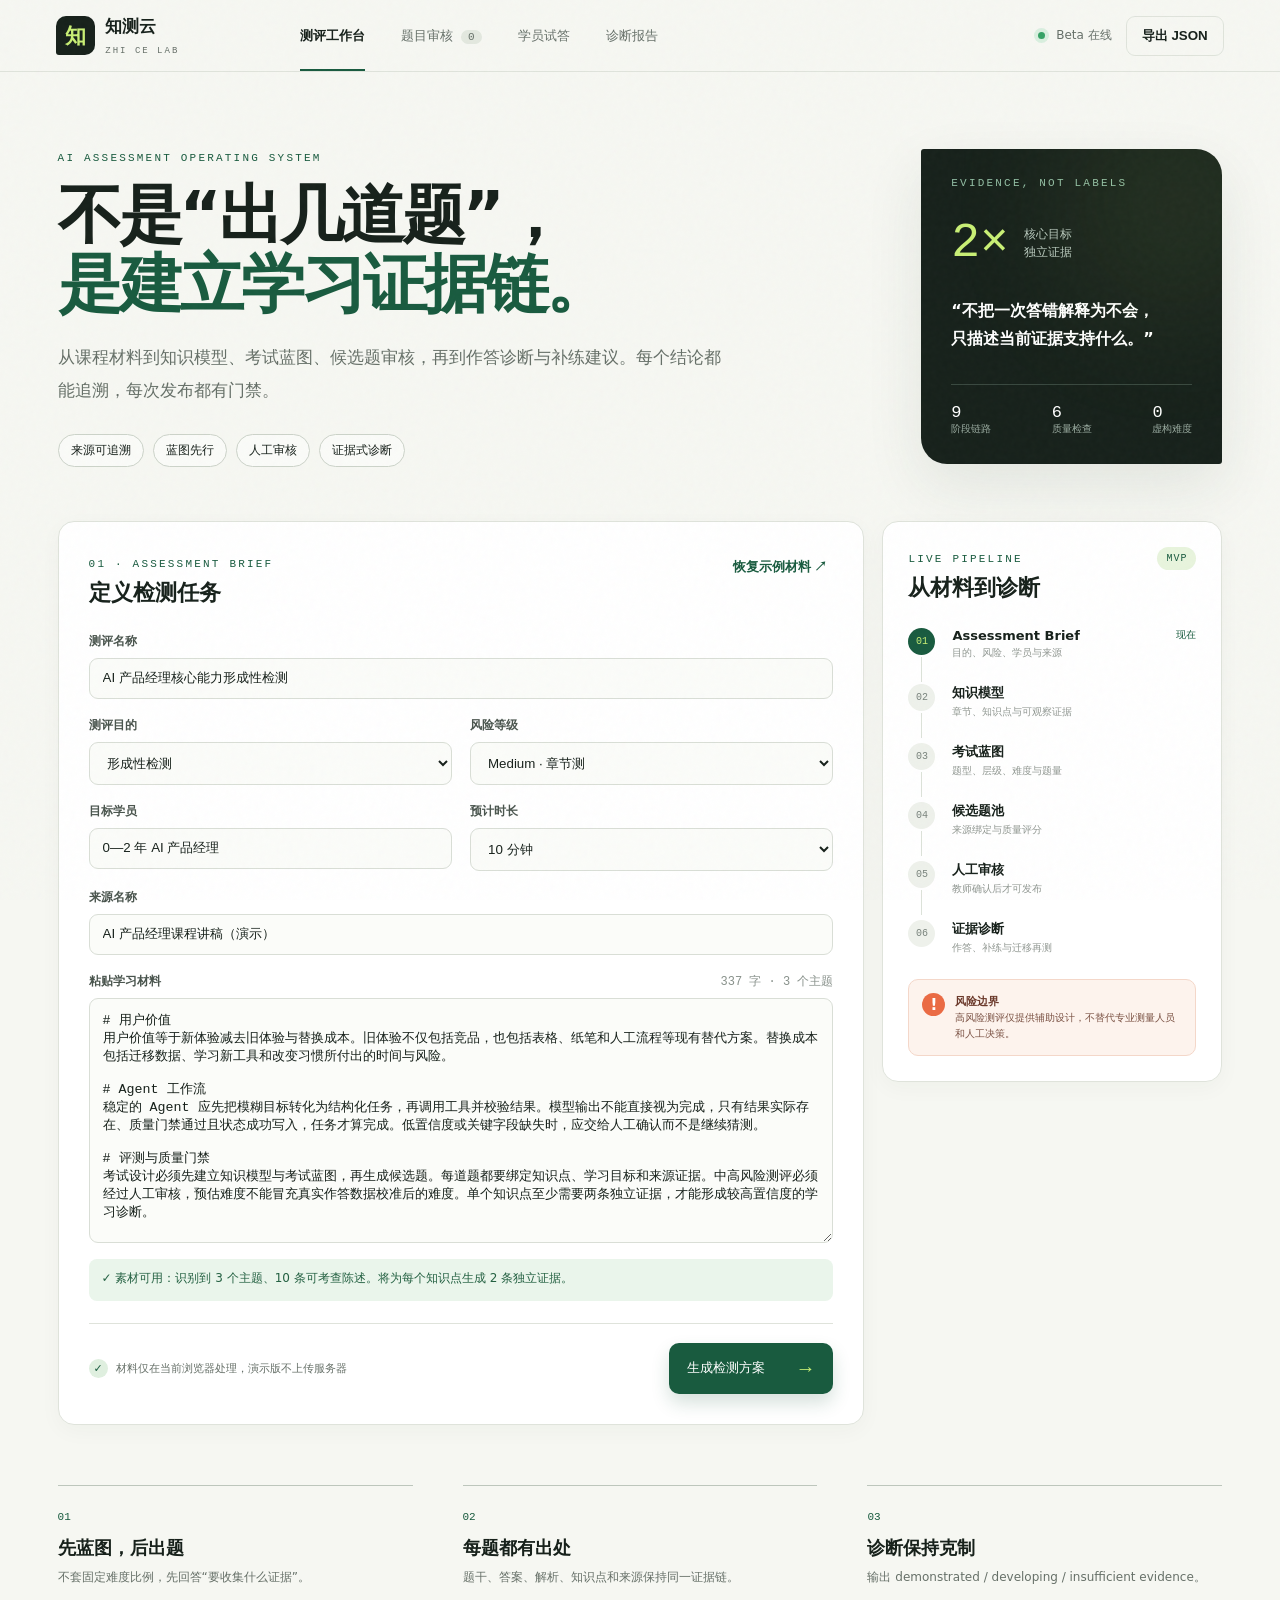
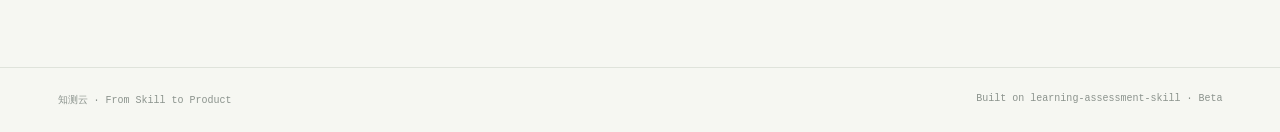
==== docs/index.html @ dd1900d5 "feat: launch ZhiCe learning assessment web MVP" ====
<!doctype html>
<html lang="zh-CN">
<head>
  <meta charset="utf-8">
  <meta name="viewport" content="width=device-width,initial-scale=1">
  <meta name="description" content="知测云：把学习材料转化为可追溯、可审核、可诊断的知识效果检测。">
  <meta name="theme-color" content="#f6f7f2">
  <title>知测云｜AI 知识效果检测</title>
  <link rel="stylesheet" href="styles.css">
</head>
<body>
  <div class="noise" aria-hidden="true"></div>
  <header class="topbar">
    <a class="brand" href="#" aria-label="知测云首页">
      <span class="brand-mark">知</span>
      <span><strong>知测云</strong><small>ZHI CE LAB</small></span>
    </a>
    <nav class="topnav" aria-label="主导航">
      <button class="nav-link active" data-view="studio">测评工作台</button>
      <button class="nav-link" data-view="review">题目审核 <span id="reviewCount" class="count">0</span></button>
      <button class="nav-link" data-view="exam">学员试答</button>
      <button class="nav-link" data-view="report">诊断报告</button>
    </nav>
    <div class="top-actions">
      <span class="online-dot"><i></i> Beta 在线</span>
      <button class="ghost-button" id="exportButton">导出 JSON</button>
    </div>
  </header>

  <main>
    <section class="view active" id="studioView" data-view-panel="studio">
      <div class="hero-grid page-shell">
        <div class="hero-copy">
          <span class="eyebrow">AI ASSESSMENT OPERATING SYSTEM</span>
          <h1>不是“出几道题”，<br><em>是建立学习证据链。</em></h1>
          <p>从课程材料到知识模型、考试蓝图、候选题审核，再到作答诊断与补练建议。每个结论都能追溯，每次发布都有门禁。</p>
          <div class="hero-pills">
            <span>来源可追溯</span><span>蓝图先行</span><span>人工审核</span><span>证据式诊断</span>
          </div>
        </div>
        <aside class="evidence-card" aria-label="产品能力概览">
          <div class="card-kicker">EVIDENCE, NOT LABELS</div>
          <div class="evidence-ring"><strong>2×</strong><span>核心目标<br>独立证据</span></div>
          <blockquote>“不把一次答错解释为不会，<br>只描述当前证据支持什么。”</blockquote>
          <div class="mini-metrics"><span><b>9</b>阶段链路</span><span><b>6</b>质量检查</span><span><b>0</b>虚构难度</span></div>
        </aside>
      </div>

      <div class="page-shell workspace-grid">
        <section class="panel source-panel">
          <div class="panel-heading">
            <div><span class="step-label">01 · ASSESSMENT BRIEF</span><h2>定义检测任务</h2></div>
            <button class="text-button" id="loadSampleButton">恢复示例材料 ↗</button>
          </div>
          <div class="form-grid">
            <label class="field wide"><span>测评名称</span><input id="titleInput" value="AI 产品经理核心能力形成性检测" maxlength="60"></label>
            <label class="field"><span>测评目的</span><select id="purposeInput"><option value="formative">形成性检测</option><option value="diagnostic">诊断性检测</option><option value="practice">自主练习</option><option value="summative">总结性检测</option></select></label>
            <label class="field"><span>风险等级</span><select id="stakesInput"><option value="low">Low · 自测练习</option><option value="medium" selected>Medium · 章节测</option><option value="high">High · 高风险</option></select></label>
            <label class="field"><span>目标学员</span><input id="audienceInput" value="0—2 年 AI 产品经理" maxlength="50"></label>
            <label class="field"><span>预计时长</span><select id="durationInput"><option value="8">8 分钟</option><option value="10" selected>10 分钟</option><option value="15">15 分钟</option></select></label>
            <label class="field wide"><span>来源名称</span><input id="sourceNameInput" value="AI 产品经理课程讲稿（演示）" maxlength="80"></label>
            <label class="field wide"><span>粘贴学习材料 <i id="sourceMeta">0 字</i></span><textarea id="sourceInput" rows="12" placeholder="建议使用 # 标题划分主题，并提供可核验的完整陈述。"></textarea></label>
          </div>
          <div id="sourceCheck" class="source-check" role="status"></div>
          <div class="panel-footer">
            <span><i class="shield-icon">✓</i> 材料仅在当前浏览器处理，演示版不上传服务器</span>
            <button class="primary-button" id="generateButton"><span>生成检测方案</span><b>→</b></button>
          </div>
        </section>

        <aside class="panel pipeline-panel">
          <div class="panel-heading"><div><span class="step-label">LIVE PIPELINE</span><h2>从材料到诊断</h2></div><span class="status-chip">MVP</span></div>
          <ol class="pipeline" id="pipelineList">
            <li class="active"><b>01</b><span><strong>Assessment Brief</strong><small>目的、风险、学员与来源</small></span><i>现在</i></li>
            <li><b>02</b><span><strong>知识模型</strong><small>章节、知识点与可观察证据</small></span><i></i></li>
            <li><b>03</b><span><strong>考试蓝图</strong><small>题型、层级、难度与题量</small></span><i></i></li>
            <li><b>04</b><span><strong>候选题池</strong><small>来源绑定与质量评分</small></span><i></i></li>
            <li><b>05</b><span><strong>人工审核</strong><small>教师确认后才可发布</small></span><i></i></li>
            <li><b>06</b><span><strong>证据诊断</strong><small>作答、补练与迁移再测</small></span><i></i></li>
          </ol>
          <div class="guardrail"><span>!</span><p><strong>风险边界</strong>高风险测评仅提供辅助设计，不替代专业测量人员和人工决策。</p></div>
        </aside>
      </div>

      <section class="page-shell principles">
        <div><span>01</span><h3>先蓝图，后出题</h3><p>不套固定难度比例，先回答“要收集什么证据”。</p></div>
        <div><span>02</span><h3>每题都有出处</h3><p>题干、答案、解析、知识点和来源保持同一证据链。</p></div>
        <div><span>03</span><h3>诊断保持克制</h3><p>输出 demonstrated / developing / insufficient evidence。</p></div>
      </section>
    </section>

    <section class="view" id="reviewView" data-view-panel="review">
      <div class="page-shell subpage-head">
        <div><span class="eyebrow">HUMAN-IN-THE-LOOP</span><h1>题目审核台</h1><p>规则检查通过不等于内容有效。确认答案、来源和表达后，再进入学员端。</p></div>
        <div class="head-actions"><span id="reviewStatus" class="status-chip warn">待生成</span><button class="primary-button compact" id="approveAllButton">全部审核通过</button></div>
      </div>
      <div class="page-shell review-layout">
        <aside class="panel review-summary" id="reviewSummary"><div class="empty-state">先在测评工作台生成检测方案</div></aside>
        <section class="question-list" id="questionList"><div class="panel empty-state">暂无候选题</div></section>
      </div>
    </section>

    <section class="view" id="examView" data-view-panel="exam">
      <div class="exam-shell" id="examShell">
        <div class="panel empty-state">生成并审核检测方案后，可在这里进行学员试答。</div>
      </div>
    </section>

    <section class="view" id="reportView" data-view-panel="report">
      <div class="page-shell subpage-head"><div><span class="eyebrow">LEARNING EVIDENCE</span><h1>学习诊断报告</h1><p>只呈现本次作答证据，不给学习者贴永久标签。</p></div><button class="ghost-button" id="retryButton">重新试答</button></div>
      <div class="page-shell" id="reportContent"><div class="panel empty-state">完成一次学员试答后，这里会生成知识点证据报告。</div></div>
    </section>
  </main>

  <div class="toast" id="toast" role="status" aria-live="polite"></div>
  <footer><span>知测云 · From Skill to Product</span><span>Built on learning-assessment-skill · Beta</span></footer>
  <script src="core.js"></script>
  <script src="app.js"></script>
</body>
</html>
---- docs/styles.css ----
:root{--ink:#17211b;--muted:#667068;--paper:#f6f7f2;--card:#fff;--line:#dfe3db;--green:#195b3f;--lime:#c9ef75;--orange:#ea6b45;--soft:#edf2e8;--shadow:0 22px 60px rgba(37,54,42,.09)}*{box-sizing:border-box}html{scroll-behavior:smooth}body{margin:0;color:var(--ink);background:var(--paper);font-family:"PingFang SC","Microsoft YaHei",system-ui,sans-serif;-webkit-font-smoothing:antialiased}.noise{position:fixed;inset:0;pointer-events:none;opacity:.025;z-index:20;background-image:url("data:image/svg+xml,%3Csvg viewBox='0 0 180 180' xmlns='http://www.w3.org/2000/svg'%3E%3Cfilter id='n'%3E%3CfeTurbulence type='fractalNoise' baseFrequency='.9' numOctaves='3' stitchTiles='stitch'/%3E%3C/filter%3E%3Crect width='100%25' height='100%25' filter='url(%23n)'/%3E%3C/svg%3E")}.topbar{height:72px;padding:0 4.4vw;display:flex;align-items:center;gap:36px;border-bottom:1px solid var(--line);background:rgba(246,247,242,.92);backdrop-filter:blur(16px);position:sticky;top:0;z-index:10}.brand{display:flex;gap:10px;align-items:center;color:var(--ink);text-decoration:none;min-width:190px}.brand-mark{width:39px;height:39px;display:grid;place-items:center;background:var(--ink);color:var(--lime);font-size:21px;font-weight:800;border-radius:10px 10px 10px 3px}.brand strong{display:block;font-size:17px}.brand small{font:500 9px/1 ui-monospace,"SFMono-Regular",Menlo,monospace;letter-spacing:2px;color:var(--muted)}.topnav{display:flex;align-self:stretch}.nav-link{border:0;background:transparent;padding:0 18px;color:var(--muted);font:500 14px inherit;cursor:pointer;position:relative}.nav-link:after{content:"";position:absolute;height:2px;left:18px;right:18px;bottom:0;background:var(--green);transform:scaleX(0);transition:.2s}.nav-link.active{color:var(--ink);font-weight:700}.nav-link.active:after{transform:scaleX(1)}.count{background:#e3e8df;border-radius:20px;padding:1px 7px;margin-left:4px;font:11px ui-monospace,"SFMono-Regular",Menlo,monospace}.top-actions{display:flex;align-items:center;gap:14px;margin-left:auto}.online-dot{font-size:12px;color:var(--muted);white-space:nowrap}.online-dot i{display:inline-block;width:7px;height:7px;background:#36a266;border-radius:50%;box-shadow:0 0 0 4px #d9efdf;margin-right:7px}.ghost-button,.text-button{border:1px solid var(--line);background:transparent;color:var(--ink);border-radius:9px;padding:10px 15px;font-weight:600;cursor:pointer}.text-button{border:0;color:var(--green);padding:6px}.page-shell{width:min(1180px,91vw);margin-inline:auto}.view{display:none;min-height:calc(100vh - 72px)}.view.active{display:block}.hero-grid{display:grid;grid-template-columns:1.45fr .55fr;gap:70px;padding:74px 0 54px;align-items:center}.eyebrow,.step-label,.card-kicker{font:500 11px ui-monospace,"SFMono-Regular",Menlo,monospace;letter-spacing:2.2px;color:var(--green)}.hero-copy h1,.subpage-head h1{font-size:clamp(42px,5vw,69px);line-height:1.08;letter-spacing:-3px;margin:16px 0 22px;max-width:800px}.hero-copy h1 em{color:var(--green);font-style:normal}.hero-copy>p{max-width:670px;color:var(--muted);font-size:17px;line-height:1.9}.hero-pills{display:flex;gap:9px;flex-wrap:wrap;margin-top:28px}.hero-pills span{padding:7px 12px;border:1px solid #ccd3c9;border-radius:30px;font-size:12px;background:rgba(255,255,255,.45)}.evidence-card{background:var(--ink);color:#fff;padding:28px 30px;border-radius:3px 26px 3px 26px;min-height:300px;position:relative;box-shadow:var(--shadow);overflow:hidden}.evidence-card:before{content:"";position:absolute;width:170px;height:170px;background:var(--lime);filter:blur(80px);opacity:.12;right:-40px;top:-30px}.card-kicker{color:#93bfa5}.evidence-ring{display:flex;align-items:center;gap:15px;margin:27px 0}.evidence-ring strong{font:500 48px ui-monospace,"SFMono-Regular",Menlo,monospace;color:var(--lime)}.evidence-ring span{font-size:12px;line-height:1.5;color:#b9c9bf}.evidence-card blockquote{margin:20px 0 30px;font-size:16px;line-height:1.8;font-weight:600}.mini-metrics{border-top:1px solid #39483f;padding-top:18px;display:flex;justify-content:space-between;color:#9aaba0;font-size:10px}.mini-metrics b{display:block;color:#fff;font:500 17px ui-monospace,"SFMono-Regular",Menlo,monospace}.workspace-grid{display:grid;grid-template-columns:minmax(0,1fr) 340px;gap:18px;align-items:start}.panel{background:var(--card);border:1px solid var(--line);border-radius:16px;box-shadow:0 6px 22px rgba(29,50,36,.035)}.source-panel{padding:30px}.panel-heading{display:flex;justify-content:space-between;align-items:flex-start;margin-bottom:25px}.panel-heading h2{font-size:22px;margin:7px 0 0}.form-grid{display:grid;grid-template-columns:1fr 1fr;gap:18px}.field{display:flex;flex-direction:column;gap:8px}.field.wide{grid-column:1/-1}.field>span{font-size:12px;font-weight:700;color:#4a554e}.field>span i{float:right;font-style:normal;font-family:ui-monospace,"SFMono-Regular",Menlo,monospace;font-weight:400;color:#88918b}.field input,.field select,.field textarea{width:100%;border:1px solid #d9ded6;background:#fbfcf9;border-radius:9px;padding:12px 13px;font:14px/1.6 inherit;color:var(--ink);outline:none;transition:.2s}.field textarea{resize:vertical;min-height:245px}.field input:focus,.field select:focus,.field textarea:focus{border-color:#6d9b7f;box-shadow:0 0 0 3px #e8f0e7}.source-check{min-height:42px;margin-top:16px;padding:11px 13px;border-radius:8px;background:#f4f6f1;color:var(--muted);font-size:12px}.source-check.good{background:#eaf5eb;color:#246142}.source-check.bad{background:#fff0ea;color:#a64b2f}.panel-footer{margin-top:22px;border-top:1px solid var(--line);padding-top:19px;display:flex;justify-content:space-between;align-items:center;color:var(--muted);font-size:11px}.shield-icon{display:inline-grid;place-items:center;background:#dfefdf;color:var(--green);width:19px;height:19px;border-radius:50%;font-style:normal;margin-right:5px}.primary-button{border:0;background:var(--green);color:white;border-radius:10px;padding:14px 18px;font:700 14px inherit;display:flex;gap:30px;align-items:center;cursor:pointer;box-shadow:0 9px 18px rgba(25,91,63,.18);transition:.2s}.primary-button:hover{transform:translateY(-2px);background:#104a32}.primary-button b{color:var(--lime);font-size:20px}.primary-button.compact{padding:12px 16px;display:inline-block}.primary-button:disabled{opacity:.45;cursor:not-allowed;transform:none}.pipeline-panel{padding:25px;position:sticky;top:90px}.status-chip{font:500 10px ui-monospace,"SFMono-Regular",Menlo,monospace;letter-spacing:1px;padding:6px 9px;background:#e8f4dd;color:var(--green);border-radius:20px}.status-chip.warn{background:#fff0d9;color:#9a6114}.pipeline{list-style:none;padding:0;margin:0}.pipeline li{display:grid;grid-template-columns:34px 1fr auto;gap:10px;position:relative;padding:0 0 24px}.pipeline li:not(:last-child):before{content:"";position:absolute;width:1px;height:25px;background:#dce2d9;left:13px;top:29px}.pipeline li>b{width:27px;height:27px;border-radius:50%;display:grid;place-items:center;background:#eef1eb;color:#79837c;font:10px ui-monospace,"SFMono-Regular",Menlo,monospace}.pipeline li strong{display:block;font-size:13px}.pipeline li small{display:block;color:#909791;margin-top:3px;font-size:10px}.pipeline li>i{font-style:normal;color:var(--green);font-size:10px}.pipeline li.active>b,.pipeline li.done>b{background:var(--green);color:var(--lime)}.pipeline li.done>b:after{content:"✓";position:absolute;background:var(--green)}.guardrail{display:flex;gap:10px;background:#fdf3ed;border:1px solid #f4d7c9;border-radius:10px;padding:13px;color:#7a5143}.guardrail>span{display:grid;place-items:center;flex:0 0 23px;height:23px;border-radius:50%;background:var(--orange);color:white;font-weight:800}.guardrail p{font-size:10px;line-height:1.6;margin:0}.guardrail strong{display:block;font-size:11px;color:#6b392b}.principles{display:grid;grid-template-columns:repeat(3,1fr);padding:60px 0 80px;gap:50px}.principles>div{border-top:1px solid #bdc6bc;padding-top:19px;position:relative}.principles span{font:500 11px ui-monospace,"SFMono-Regular",Menlo,monospace;color:var(--green)}.principles h3{font-size:18px;margin:12px 0 7px}.principles p{font-size:12px;line-height:1.7;color:var(--muted);margin:0}.subpage-head{display:flex;justify-content:space-between;align-items:end;padding:58px 0 35px}.subpage-head h1{font-size:44px;margin:11px 0 8px}.subpage-head p{color:var(--muted);margin:0}.head-actions{display:flex;align-items:center;gap:12px}.review-layout{display:grid;grid-template-columns:300px minmax(0,1fr);gap:18px;padding-bottom:80px}.review-summary{padding:24px;position:sticky;top:92px}.summary-score{display:flex;align-items:end;gap:8px;margin:12px 0 22px}.summary-score strong{font:500 50px ui-monospace,"SFMono-Regular",Menlo,monospace;color:var(--green)}.summary-score span{color:var(--muted);font-size:12px;margin-bottom:9px}.summary-list{display:grid;gap:10px}.summary-list div{display:flex;justify-content:space-between;font-size:12px;border-bottom:1px dashed var(--line);padding-bottom:9px}.coverage-row{margin-top:20px}.coverage-row label{display:flex;justify-content:space-between;font-size:11px;margin:10px 0 5px}.bar{height:6px;background:#edf0eb;border-radius:6px;overflow:hidden}.bar i{display:block;height:100%;background:var(--green);border-radius:6px}.question-list{display:grid;gap:13px}.question-card{padding:24px}.question-top{display:flex;justify-content:space-between;gap:14px}.question-tags{display:flex;gap:7px;flex-wrap:wrap}.question-tags span{font-size:10px;padding:4px 7px;border-radius:5px;background:#f0f3ed;color:#58635b}.question-tags .score{background:#e6f1d8;color:#345b24}.question-card h3{font-size:16px;line-height:1.7;margin:15px 0}.options-preview{display:grid;grid-template-columns:1fr 1fr;gap:7px}.options-preview div{font-size:11px;padding:9px 10px;border:1px solid var(--line);border-radius:7px;color:#687169}.options-preview div.correct{border-color:#80ad8c;background:#edf7ed;color:#22583a}.source-quote{margin-top:14px;padding:11px 13px;border-left:3px solid var(--lime);background:#f6f8f2;font-size:11px;line-height:1.7;color:#5f6961}.empty-state{min-height:200px;display:grid;place-items:center;text-align:center;color:#89918b;padding:30px}.exam-shell{width:min(860px,92vw);margin:0 auto;padding:55px 0 90px}.exam-intro{padding:45px}.exam-intro h1{font-size:38px;letter-spacing:-1.5px;margin:15px 0}.exam-meta{display:flex;gap:25px;margin:26px 0}.exam-meta div{border-left:2px solid var(--lime);padding-left:12px}.exam-meta strong{display:block;font-size:19px}.exam-meta span{font-size:11px;color:var(--muted)}.exam-rules{background:#f4f7f0;border-radius:10px;padding:17px 20px;font-size:12px;line-height:1.9;color:#58615b;margin-bottom:25px}.exam-question{padding:35px}.exam-progress{display:flex;justify-content:space-between;font:11px ui-monospace,"SFMono-Regular",Menlo,monospace;color:var(--muted);margin-bottom:14px}.progress-track{height:4px;background:#edf0eb;margin-bottom:28px}.progress-track i{display:block;height:100%;background:var(--green);transition:.3s}.question-label{color:var(--green);font-size:11px;font-weight:700}.exam-question h2{font-size:23px;line-height:1.65;margin:13px 0 25px}.exam-options{display:grid;gap:10px}.option-button{display:flex;align-items:center;gap:14px;text-align:left;border:1px solid var(--line);border-radius:10px;background:#fcfdfa;padding:14px;font:14px/1.5 inherit;cursor:pointer;transition:.18s}.option-button:hover{border-color:#7ba28a;background:#f1f7ef}.option-button.selected{border-color:var(--green);background:#eaf3e9}.option-letter{width:30px;height:30px;border:1px solid #ccd4ca;border-radius:8px;display:grid;place-items:center;font:600 12px ui-monospace,"SFMono-Regular",Menlo,monospace}.exam-nav{display:flex;justify-content:space-between;align-items:center;margin-top:25px}.exam-nav button{margin-left:auto}.answered-hint{font-size:11px;color:var(--muted)}.report-hero{display:grid;grid-template-columns:240px 1fr;gap:35px;padding:32px;margin-bottom:18px}.score-block{background:var(--ink);color:white;border-radius:13px;padding:28px}.score-block strong{font:500 58px ui-monospace,"SFMono-Regular",Menlo,monospace;color:var(--lime)}.score-block span{font-size:12px;color:#a9b8ae}.score-block p{font-size:11px;color:#b6c2ba}.report-copy h2{font-size:27px;margin:5px 0 10px}.report-copy p{color:var(--muted);line-height:1.8}.legend{display:flex;gap:16px;font-size:10px;margin-top:20px}.legend i{display:inline-block;width:7px;height:7px;border-radius:50%;margin-right:5px}.diagnosis-grid{display:grid;grid-template-columns:repeat(2,1fr);gap:13px;padding-bottom:80px}.diagnosis-card{padding:23px}.diagnosis-card header{display:flex;justify-content:space-between;gap:10px}.diagnosis-card h3{margin:0;font-size:16px}.diag-status{font:500 9px ui-monospace,"SFMono-Regular",Menlo,monospace;padding:5px 7px;border-radius:14px}.diag-status.demonstrated{background:#e2f1df;color:#28603a}.diag-status.developing{background:#fff0db;color:#986011}.diag-status.insufficient_evidence{background:#eceeeb;color:#646b66}.evidence-dots{display:flex;gap:6px;margin:20px 0}.evidence-dots i{width:30px;height:6px;border-radius:6px;background:#e5e9e3}.evidence-dots i.hit{background:#55a06f}.evidence-dots i.miss{background:#e98965}.diagnosis-card p{font-size:12px;line-height:1.7;color:var(--muted)}.toast{position:fixed;left:50%;bottom:30px;transform:translate(-50%,20px);background:var(--ink);color:white;padding:12px 18px;border-radius:9px;opacity:0;pointer-events:none;transition:.25s;z-index:30;font-size:12px}.toast.show{opacity:1;transform:translate(-50%,0)}footer{border-top:1px solid var(--line);padding:25px 4.5vw;display:flex;justify-content:space-between;color:#8b938d;font:10px ui-monospace,"SFMono-Regular",Menlo,monospace}
@media(max-width:900px){.topbar{padding:0 18px;gap:12px}.brand{min-width:auto}.brand strong,.brand small{display:none}.topnav{overflow-x:auto}.nav-link{padding:0 10px;white-space:nowrap}.nav-link:after{left:10px;right:10px}.top-actions{display:none}.hero-grid{grid-template-columns:1fr;padding-top:48px;gap:25px}.workspace-grid,.review-layout{grid-template-columns:1fr}.pipeline-panel,.review-summary{position:static}.principles{grid-template-columns:1fr;gap:25px}.subpage-head{align-items:flex-start;gap:20px}.report-hero{grid-template-columns:1fr}.diagnosis-grid{grid-template-columns:1fr}}@media(max-width:600px){.topbar{height:62px}.brand-mark{width:34px;height:34px}.nav-link{font-size:12px}.count{display:none}.hero-copy h1{font-size:39px;letter-spacing:-2px}.hero-copy>p{font-size:14px}.evidence-card{padding:23px}.workspace-grid{width:94vw}.source-panel{padding:20px}.form-grid{grid-template-columns:1fr}.field.wide{grid-column:auto}.panel-footer{align-items:stretch;flex-direction:column;gap:14px}.primary-button{justify-content:space-between}.subpage-head{flex-direction:column;padding-top:38px}.subpage-head h1{font-size:38px}.head-actions{width:100%;justify-content:space-between}.options-preview{grid-template-columns:1fr}.exam-intro,.exam-question{padding:24px}.exam-meta{gap:13px;flex-wrap:wrap}.exam-question h2{font-size:19px}.diagnosis-grid{padding-bottom:50px}footer{flex-direction:column;gap:8px}}
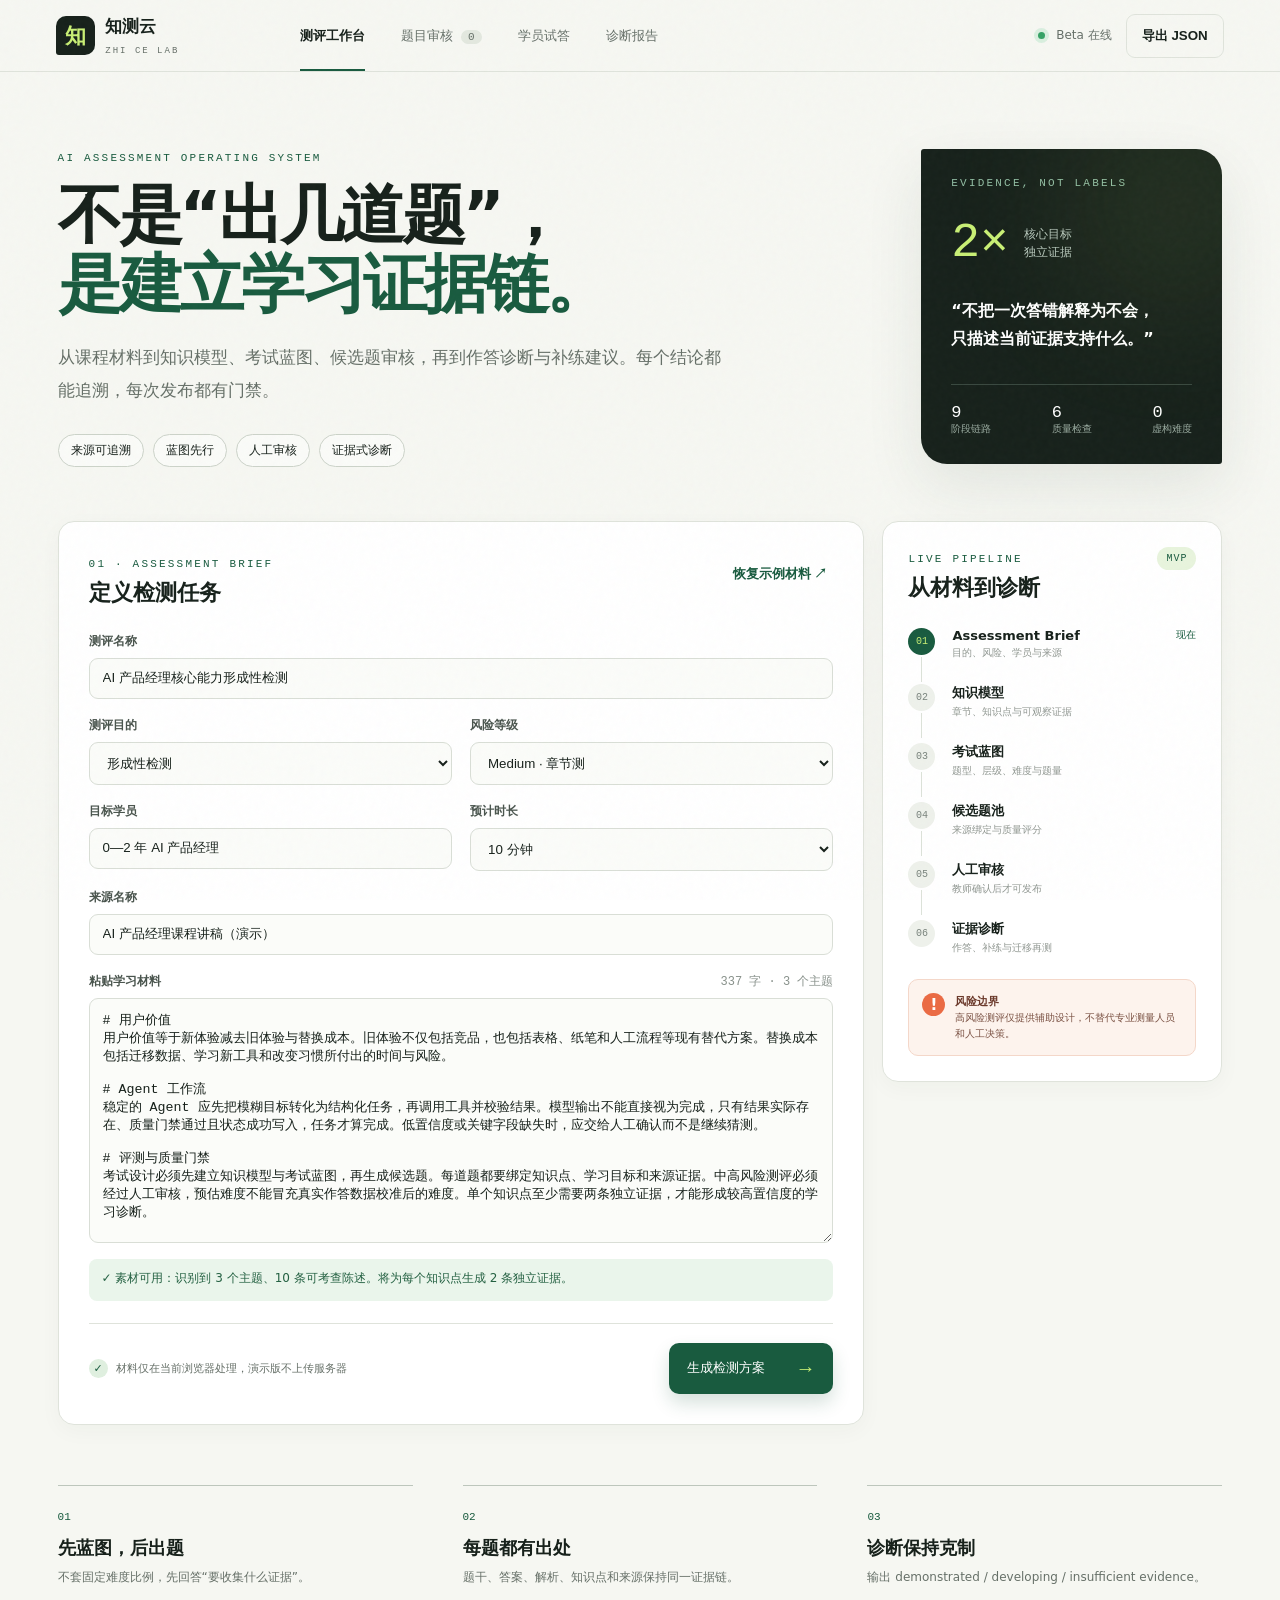
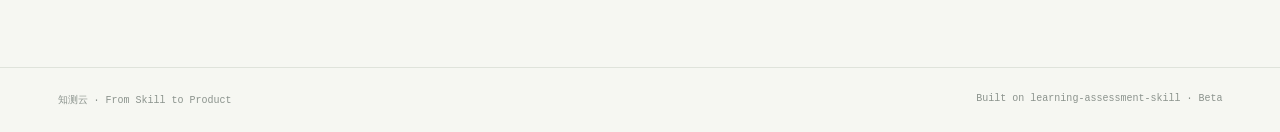
==== commit 80e50d4a: "fix: restore assessment progress consistently" ====
--- a/docs/index.html
+++ b/docs/index.html
@@ -6,7 +6,7 @@
   <meta name="description" content="知测云：把学习材料转化为可追溯、可审核、可诊断的知识效果检测。">
   <meta name="theme-color" content="#f6f7f2">
   <title>知测云｜AI 知识效果检测</title>
-  <link rel="stylesheet" href="styles.css">
+  <link rel="stylesheet" href="styles.css?v=1.1.1">
 </head>
 <body>
   <div class="noise" aria-hidden="true"></div>
@@ -114,7 +114,7 @@
 
   <div class="toast" id="toast" role="status" aria-live="polite"></div>
   <footer><span>知测云 · From Skill to Product</span><span>Built on learning-assessment-skill · Beta</span></footer>
-  <script src="core.js"></script>
-  <script src="app.js"></script>
+  <script src="core.js?v=1.1.1"></script>
+  <script src="app.js?v=1.1.1"></script>
 </body>
 </html>
--- a/docs/styles.css
+++ b/docs/styles.css
@@ -1,2 +1,2 @@
-:root{--ink:#17211b;--muted:#667068;--paper:#f6f7f2;--card:#fff;--line:#dfe3db;--green:#195b3f;--lime:#c9ef75;--orange:#ea6b45;--soft:#edf2e8;--shadow:0 22px 60px rgba(37,54,42,.09)}*{box-sizing:border-box}html{scroll-behavior:smooth}body{margin:0;color:var(--ink);background:var(--paper);font-family:"PingFang SC","Microsoft YaHei",system-ui,sans-serif;-webkit-font-smoothing:antialiased}.noise{position:fixed;inset:0;pointer-events:none;opacity:.025;z-index:20;background-image:url("data:image/svg+xml,%3Csvg viewBox='0 0 180 180' xmlns='http://www.w3.org/2000/svg'%3E%3Cfilter id='n'%3E%3CfeTurbulence type='fractalNoise' baseFrequency='.9' numOctaves='3' stitchTiles='stitch'/%3E%3C/filter%3E%3Crect width='100%25' height='100%25' filter='url(%23n)'/%3E%3C/svg%3E")}.topbar{height:72px;padding:0 4.4vw;display:flex;align-items:center;gap:36px;border-bottom:1px solid var(--line);background:rgba(246,247,242,.92);backdrop-filter:blur(16px);position:sticky;top:0;z-index:10}.brand{display:flex;gap:10px;align-items:center;color:var(--ink);text-decoration:none;min-width:190px}.brand-mark{width:39px;height:39px;display:grid;place-items:center;background:var(--ink);color:var(--lime);font-size:21px;font-weight:800;border-radius:10px 10px 10px 3px}.brand strong{display:block;font-size:17px}.brand small{font:500 9px/1 ui-monospace,"SFMono-Regular",Menlo,monospace;letter-spacing:2px;color:var(--muted)}.topnav{display:flex;align-self:stretch}.nav-link{border:0;background:transparent;padding:0 18px;color:var(--muted);font:500 14px inherit;cursor:pointer;position:relative}.nav-link:after{content:"";position:absolute;height:2px;left:18px;right:18px;bottom:0;background:var(--green);transform:scaleX(0);transition:.2s}.nav-link.active{color:var(--ink);font-weight:700}.nav-link.active:after{transform:scaleX(1)}.count{background:#e3e8df;border-radius:20px;padding:1px 7px;margin-left:4px;font:11px ui-monospace,"SFMono-Regular",Menlo,monospace}.top-actions{display:flex;align-items:center;gap:14px;margin-left:auto}.online-dot{font-size:12px;color:var(--muted);white-space:nowrap}.online-dot i{display:inline-block;width:7px;height:7px;background:#36a266;border-radius:50%;box-shadow:0 0 0 4px #d9efdf;margin-right:7px}.ghost-button,.text-button{border:1px solid var(--line);background:transparent;color:var(--ink);border-radius:9px;padding:10px 15px;font-weight:600;cursor:pointer}.text-button{border:0;color:var(--green);padding:6px}.page-shell{width:min(1180px,91vw);margin-inline:auto}.view{display:none;min-height:calc(100vh - 72px)}.view.active{display:block}.hero-grid{display:grid;grid-template-columns:1.45fr .55fr;gap:70px;padding:74px 0 54px;align-items:center}.eyebrow,.step-label,.card-kicker{font:500 11px ui-monospace,"SFMono-Regular",Menlo,monospace;letter-spacing:2.2px;color:var(--green)}.hero-copy h1,.subpage-head h1{font-size:clamp(42px,5vw,69px);line-height:1.08;letter-spacing:-3px;margin:16px 0 22px;max-width:800px}.hero-copy h1 em{color:var(--green);font-style:normal}.hero-copy>p{max-width:670px;color:var(--muted);font-size:17px;line-height:1.9}.hero-pills{display:flex;gap:9px;flex-wrap:wrap;margin-top:28px}.hero-pills span{padding:7px 12px;border:1px solid #ccd3c9;border-radius:30px;font-size:12px;background:rgba(255,255,255,.45)}.evidence-card{background:var(--ink);color:#fff;padding:28px 30px;border-radius:3px 26px 3px 26px;min-height:300px;position:relative;box-shadow:var(--shadow);overflow:hidden}.evidence-card:before{content:"";position:absolute;width:170px;height:170px;background:var(--lime);filter:blur(80px);opacity:.12;right:-40px;top:-30px}.card-kicker{color:#93bfa5}.evidence-ring{display:flex;align-items:center;gap:15px;margin:27px 0}.evidence-ring strong{font:500 48px ui-monospace,"SFMono-Regular",Menlo,monospace;color:var(--lime)}.evidence-ring span{font-size:12px;line-height:1.5;color:#b9c9bf}.evidence-card blockquote{margin:20px 0 30px;font-size:16px;line-height:1.8;font-weight:600}.mini-metrics{border-top:1px solid #39483f;padding-top:18px;display:flex;justify-content:space-between;color:#9aaba0;font-size:10px}.mini-metrics b{display:block;color:#fff;font:500 17px ui-monospace,"SFMono-Regular",Menlo,monospace}.workspace-grid{display:grid;grid-template-columns:minmax(0,1fr) 340px;gap:18px;align-items:start}.panel{background:var(--card);border:1px solid var(--line);border-radius:16px;box-shadow:0 6px 22px rgba(29,50,36,.035)}.source-panel{padding:30px}.panel-heading{display:flex;justify-content:space-between;align-items:flex-start;margin-bottom:25px}.panel-heading h2{font-size:22px;margin:7px 0 0}.form-grid{display:grid;grid-template-columns:1fr 1fr;gap:18px}.field{display:flex;flex-direction:column;gap:8px}.field.wide{grid-column:1/-1}.field>span{font-size:12px;font-weight:700;color:#4a554e}.field>span i{float:right;font-style:normal;font-family:ui-monospace,"SFMono-Regular",Menlo,monospace;font-weight:400;color:#88918b}.field input,.field select,.field textarea{width:100%;border:1px solid #d9ded6;background:#fbfcf9;border-radius:9px;padding:12px 13px;font:14px/1.6 inherit;color:var(--ink);outline:none;transition:.2s}.field textarea{resize:vertical;min-height:245px}.field input:focus,.field select:focus,.field textarea:focus{border-color:#6d9b7f;box-shadow:0 0 0 3px #e8f0e7}.source-check{min-height:42px;margin-top:16px;padding:11px 13px;border-radius:8px;background:#f4f6f1;color:var(--muted);font-size:12px}.source-check.good{background:#eaf5eb;color:#246142}.source-check.bad{background:#fff0ea;color:#a64b2f}.panel-footer{margin-top:22px;border-top:1px solid var(--line);padding-top:19px;display:flex;justify-content:space-between;align-items:center;color:var(--muted);font-size:11px}.shield-icon{display:inline-grid;place-items:center;background:#dfefdf;color:var(--green);width:19px;height:19px;border-radius:50%;font-style:normal;margin-right:5px}.primary-button{border:0;background:var(--green);color:white;border-radius:10px;padding:14px 18px;font:700 14px inherit;display:flex;gap:30px;align-items:center;cursor:pointer;box-shadow:0 9px 18px rgba(25,91,63,.18);transition:.2s}.primary-button:hover{transform:translateY(-2px);background:#104a32}.primary-button b{color:var(--lime);font-size:20px}.primary-button.compact{padding:12px 16px;display:inline-block}.primary-button:disabled{opacity:.45;cursor:not-allowed;transform:none}.pipeline-panel{padding:25px;position:sticky;top:90px}.status-chip{font:500 10px ui-monospace,"SFMono-Regular",Menlo,monospace;letter-spacing:1px;padding:6px 9px;background:#e8f4dd;color:var(--green);border-radius:20px}.status-chip.warn{background:#fff0d9;color:#9a6114}.pipeline{list-style:none;padding:0;margin:0}.pipeline li{display:grid;grid-template-columns:34px 1fr auto;gap:10px;position:relative;padding:0 0 24px}.pipeline li:not(:last-child):before{content:"";position:absolute;width:1px;height:25px;background:#dce2d9;left:13px;top:29px}.pipeline li>b{width:27px;height:27px;border-radius:50%;display:grid;place-items:center;background:#eef1eb;color:#79837c;font:10px ui-monospace,"SFMono-Regular",Menlo,monospace}.pipeline li strong{display:block;font-size:13px}.pipeline li small{display:block;color:#909791;margin-top:3px;font-size:10px}.pipeline li>i{font-style:normal;color:var(--green);font-size:10px}.pipeline li.active>b,.pipeline li.done>b{background:var(--green);color:var(--lime)}.pipeline li.done>b:after{content:"✓";position:absolute;background:var(--green)}.guardrail{display:flex;gap:10px;background:#fdf3ed;border:1px solid #f4d7c9;border-radius:10px;padding:13px;color:#7a5143}.guardrail>span{display:grid;place-items:center;flex:0 0 23px;height:23px;border-radius:50%;background:var(--orange);color:white;font-weight:800}.guardrail p{font-size:10px;line-height:1.6;margin:0}.guardrail strong{display:block;font-size:11px;color:#6b392b}.principles{display:grid;grid-template-columns:repeat(3,1fr);padding:60px 0 80px;gap:50px}.principles>div{border-top:1px solid #bdc6bc;padding-top:19px;position:relative}.principles span{font:500 11px ui-monospace,"SFMono-Regular",Menlo,monospace;color:var(--green)}.principles h3{font-size:18px;margin:12px 0 7px}.principles p{font-size:12px;line-height:1.7;color:var(--muted);margin:0}.subpage-head{display:flex;justify-content:space-between;align-items:end;padding:58px 0 35px}.subpage-head h1{font-size:44px;margin:11px 0 8px}.subpage-head p{color:var(--muted);margin:0}.head-actions{display:flex;align-items:center;gap:12px}.review-layout{display:grid;grid-template-columns:300px minmax(0,1fr);gap:18px;padding-bottom:80px}.review-summary{padding:24px;position:sticky;top:92px}.summary-score{display:flex;align-items:end;gap:8px;margin:12px 0 22px}.summary-score strong{font:500 50px ui-monospace,"SFMono-Regular",Menlo,monospace;color:var(--green)}.summary-score span{color:var(--muted);font-size:12px;margin-bottom:9px}.summary-list{display:grid;gap:10px}.summary-list div{display:flex;justify-content:space-between;font-size:12px;border-bottom:1px dashed var(--line);padding-bottom:9px}.coverage-row{margin-top:20px}.coverage-row label{display:flex;justify-content:space-between;font-size:11px;margin:10px 0 5px}.bar{height:6px;background:#edf0eb;border-radius:6px;overflow:hidden}.bar i{display:block;height:100%;background:var(--green);border-radius:6px}.question-list{display:grid;gap:13px}.question-card{padding:24px}.question-top{display:flex;justify-content:space-between;gap:14px}.question-tags{display:flex;gap:7px;flex-wrap:wrap}.question-tags span{font-size:10px;padding:4px 7px;border-radius:5px;background:#f0f3ed;color:#58635b}.question-tags .score{background:#e6f1d8;color:#345b24}.question-card h3{font-size:16px;line-height:1.7;margin:15px 0}.options-preview{display:grid;grid-template-columns:1fr 1fr;gap:7px}.options-preview div{font-size:11px;padding:9px 10px;border:1px solid var(--line);border-radius:7px;color:#687169}.options-preview div.correct{border-color:#80ad8c;background:#edf7ed;color:#22583a}.source-quote{margin-top:14px;padding:11px 13px;border-left:3px solid var(--lime);background:#f6f8f2;font-size:11px;line-height:1.7;color:#5f6961}.empty-state{min-height:200px;display:grid;place-items:center;text-align:center;color:#89918b;padding:30px}.exam-shell{width:min(860px,92vw);margin:0 auto;padding:55px 0 90px}.exam-intro{padding:45px}.exam-intro h1{font-size:38px;letter-spacing:-1.5px;margin:15px 0}.exam-meta{display:flex;gap:25px;margin:26px 0}.exam-meta div{border-left:2px solid var(--lime);padding-left:12px}.exam-meta strong{display:block;font-size:19px}.exam-meta span{font-size:11px;color:var(--muted)}.exam-rules{background:#f4f7f0;border-radius:10px;padding:17px 20px;font-size:12px;line-height:1.9;color:#58615b;margin-bottom:25px}.exam-question{padding:35px}.exam-progress{display:flex;justify-content:space-between;font:11px ui-monospace,"SFMono-Regular",Menlo,monospace;color:var(--muted);margin-bottom:14px}.progress-track{height:4px;background:#edf0eb;margin-bottom:28px}.progress-track i{display:block;height:100%;background:var(--green);transition:.3s}.question-label{color:var(--green);font-size:11px;font-weight:700}.exam-question h2{font-size:23px;line-height:1.65;margin:13px 0 25px}.exam-options{display:grid;gap:10px}.option-button{display:flex;align-items:center;gap:14px;text-align:left;border:1px solid var(--line);border-radius:10px;background:#fcfdfa;padding:14px;font:14px/1.5 inherit;cursor:pointer;transition:.18s}.option-button:hover{border-color:#7ba28a;background:#f1f7ef}.option-button.selected{border-color:var(--green);background:#eaf3e9}.option-letter{width:30px;height:30px;border:1px solid #ccd4ca;border-radius:8px;display:grid;place-items:center;font:600 12px ui-monospace,"SFMono-Regular",Menlo,monospace}.exam-nav{display:flex;justify-content:space-between;align-items:center;margin-top:25px}.exam-nav button{margin-left:auto}.answered-hint{font-size:11px;color:var(--muted)}.report-hero{display:grid;grid-template-columns:240px 1fr;gap:35px;padding:32px;margin-bottom:18px}.score-block{background:var(--ink);color:white;border-radius:13px;padding:28px}.score-block strong{font:500 58px ui-monospace,"SFMono-Regular",Menlo,monospace;color:var(--lime)}.score-block span{font-size:12px;color:#a9b8ae}.score-block p{font-size:11px;color:#b6c2ba}.report-copy h2{font-size:27px;margin:5px 0 10px}.report-copy p{color:var(--muted);line-height:1.8}.legend{display:flex;gap:16px;font-size:10px;margin-top:20px}.legend i{display:inline-block;width:7px;height:7px;border-radius:50%;margin-right:5px}.diagnosis-grid{display:grid;grid-template-columns:repeat(2,1fr);gap:13px;padding-bottom:80px}.diagnosis-card{padding:23px}.diagnosis-card header{display:flex;justify-content:space-between;gap:10px}.diagnosis-card h3{margin:0;font-size:16px}.diag-status{font:500 9px ui-monospace,"SFMono-Regular",Menlo,monospace;padding:5px 7px;border-radius:14px}.diag-status.demonstrated{background:#e2f1df;color:#28603a}.diag-status.developing{background:#fff0db;color:#986011}.diag-status.insufficient_evidence{background:#eceeeb;color:#646b66}.evidence-dots{display:flex;gap:6px;margin:20px 0}.evidence-dots i{width:30px;height:6px;border-radius:6px;background:#e5e9e3}.evidence-dots i.hit{background:#55a06f}.evidence-dots i.miss{background:#e98965}.diagnosis-card p{font-size:12px;line-height:1.7;color:var(--muted)}.toast{position:fixed;left:50%;bottom:30px;transform:translate(-50%,20px);background:var(--ink);color:white;padding:12px 18px;border-radius:9px;opacity:0;pointer-events:none;transition:.25s;z-index:30;font-size:12px}.toast.show{opacity:1;transform:translate(-50%,0)}footer{border-top:1px solid var(--line);padding:25px 4.5vw;display:flex;justify-content:space-between;color:#8b938d;font:10px ui-monospace,"SFMono-Regular",Menlo,monospace}
-@media(max-width:900px){.topbar{padding:0 18px;gap:12px}.brand{min-width:auto}.brand strong,.brand small{display:none}.topnav{overflow-x:auto}.nav-link{padding:0 10px;white-space:nowrap}.nav-link:after{left:10px;right:10px}.top-actions{display:none}.hero-grid{grid-template-columns:1fr;padding-top:48px;gap:25px}.workspace-grid,.review-layout{grid-template-columns:1fr}.pipeline-panel,.review-summary{position:static}.principles{grid-template-columns:1fr;gap:25px}.subpage-head{align-items:flex-start;gap:20px}.report-hero{grid-template-columns:1fr}.diagnosis-grid{grid-template-columns:1fr}}@media(max-width:600px){.topbar{height:62px}.brand-mark{width:34px;height:34px}.nav-link{font-size:12px}.count{display:none}.hero-copy h1{font-size:39px;letter-spacing:-2px}.hero-copy>p{font-size:14px}.evidence-card{padding:23px}.workspace-grid{width:94vw}.source-panel{padding:20px}.form-grid{grid-template-columns:1fr}.field.wide{grid-column:auto}.panel-footer{align-items:stretch;flex-direction:column;gap:14px}.primary-button{justify-content:space-between}.subpage-head{flex-direction:column;padding-top:38px}.subpage-head h1{font-size:38px}.head-actions{width:100%;justify-content:space-between}.options-preview{grid-template-columns:1fr}.exam-intro,.exam-question{padding:24px}.exam-meta{gap:13px;flex-wrap:wrap}.exam-question h2{font-size:19px}.diagnosis-grid{padding-bottom:50px}footer{flex-direction:column;gap:8px}}
+:root{--ink:#17211b;--muted:#667068;--paper:#f6f7f2;--card:#fff;--line:#dfe3db;--green:#195b3f;--lime:#c9ef75;--orange:#ea6b45;--soft:#edf2e8;--shadow:0 22px 60px rgba(37,54,42,.09)}*{box-sizing:border-box}html{scroll-behavior:smooth}body{margin:0;color:var(--ink);background:var(--paper);font-family:"PingFang SC","Microsoft YaHei",system-ui,sans-serif;-webkit-font-smoothing:antialiased}.noise{position:fixed;inset:0;pointer-events:none;opacity:.025;z-index:20;background-image:url("data:image/svg+xml,%3Csvg viewBox='0 0 180 180' xmlns='http://www.w3.org/2000/svg'%3E%3Cfilter id='n'%3E%3CfeTurbulence type='fractalNoise' baseFrequency='.9' numOctaves='3' stitchTiles='stitch'/%3E%3C/filter%3E%3Crect width='100%25' height='100%25' filter='url(%23n)'/%3E%3C/svg%3E")}.topbar{height:72px;padding:0 4.4vw;display:flex;align-items:center;gap:36px;border-bottom:1px solid var(--line);background:rgba(246,247,242,.92);backdrop-filter:blur(16px);position:sticky;top:0;z-index:10}.brand{display:flex;gap:10px;align-items:center;color:var(--ink);text-decoration:none;min-width:190px}.brand-mark{width:39px;height:39px;display:grid;place-items:center;background:var(--ink);color:var(--lime);font-size:21px;font-weight:800;border-radius:10px 10px 10px 3px}.brand strong{display:block;font-size:17px}.brand small{font:500 9px/1 ui-monospace,"SFMono-Regular",Menlo,monospace;letter-spacing:2px;color:var(--muted)}.topnav{display:flex;align-self:stretch}.nav-link{border:0;background:transparent;padding:0 18px;color:var(--muted);font:500 14px inherit;cursor:pointer;position:relative}.nav-link:after{content:"";position:absolute;height:2px;left:18px;right:18px;bottom:0;background:var(--green);transform:scaleX(0);transition:.2s}.nav-link.active{color:var(--ink);font-weight:700}.nav-link.active:after{transform:scaleX(1)}.count{background:#e3e8df;border-radius:20px;padding:1px 7px;margin-left:4px;font:11px ui-monospace,"SFMono-Regular",Menlo,monospace}.top-actions{display:flex;align-items:center;gap:14px;margin-left:auto}.online-dot{font-size:12px;color:var(--muted);white-space:nowrap}.online-dot i{display:inline-block;width:7px;height:7px;background:#36a266;border-radius:50%;box-shadow:0 0 0 4px #d9efdf;margin-right:7px}button{min-height:44px}:where(button,a,input,select,textarea,[tabindex]):focus-visible{outline:3px solid var(--orange);outline-offset:3px}.ghost-button,.text-button{border:1px solid var(--line);background:transparent;color:var(--ink);border-radius:9px;padding:10px 15px;font-weight:600;cursor:pointer}.text-button{border:0;color:var(--green);padding:6px}.page-shell{width:min(1180px,91vw);margin-inline:auto}.view{display:none;min-height:calc(100dvh - 72px)}.view.active{display:block}.hero-grid{display:grid;grid-template-columns:1.45fr .55fr;gap:70px;padding:74px 0 54px;align-items:center}.eyebrow,.step-label,.card-kicker{font:500 11px ui-monospace,"SFMono-Regular",Menlo,monospace;letter-spacing:2.2px;color:var(--green)}.hero-copy h1,.subpage-head h1{font-size:clamp(42px,5vw,69px);line-height:1.08;letter-spacing:-3px;margin:16px 0 22px;max-width:800px}.hero-copy h1 em{color:var(--green);font-style:normal}.hero-copy>p{max-width:670px;color:var(--muted);font-size:17px;line-height:1.9}.hero-pills{display:flex;gap:9px;flex-wrap:wrap;margin-top:28px}.hero-pills span{padding:7px 12px;border:1px solid #ccd3c9;border-radius:30px;font-size:12px;background:rgba(255,255,255,.45)}.evidence-card{background:var(--ink);color:#fff;padding:28px 30px;border-radius:3px 26px 3px 26px;min-height:300px;position:relative;box-shadow:var(--shadow);overflow:hidden}.evidence-card:before{content:"";position:absolute;width:170px;height:170px;background:var(--lime);filter:blur(80px);opacity:.12;right:-40px;top:-30px}.card-kicker{color:#93bfa5}.evidence-ring{display:flex;align-items:center;gap:15px;margin:27px 0}.evidence-ring strong{font:500 48px ui-monospace,"SFMono-Regular",Menlo,monospace;color:var(--lime)}.evidence-ring span{font-size:12px;line-height:1.5;color:#b9c9bf}.evidence-card blockquote{margin:20px 0 30px;font-size:16px;line-height:1.8;font-weight:600}.mini-metrics{border-top:1px solid #39483f;padding-top:18px;display:flex;justify-content:space-between;color:#9aaba0;font-size:10px}.mini-metrics b{display:block;color:#fff;font:500 17px ui-monospace,"SFMono-Regular",Menlo,monospace}.workspace-grid{display:grid;grid-template-columns:minmax(0,1fr) 340px;gap:18px;align-items:start}.panel{background:var(--card);border:1px solid var(--line);border-radius:16px;box-shadow:0 6px 22px rgba(29,50,36,.035)}.source-panel{padding:30px}.panel-heading{display:flex;justify-content:space-between;align-items:flex-start;margin-bottom:25px}.panel-heading h2{font-size:22px;margin:7px 0 0}.form-grid{display:grid;grid-template-columns:1fr 1fr;gap:18px}.field{display:flex;flex-direction:column;gap:8px}.field.wide{grid-column:1/-1}.field>span{font-size:12px;font-weight:700;color:#4a554e}.field>span i{float:right;font-style:normal;font-family:ui-monospace,"SFMono-Regular",Menlo,monospace;font-weight:400;color:#88918b}.field input,.field select,.field textarea{width:100%;border:1px solid #d9ded6;background:#fbfcf9;border-radius:9px;padding:12px 13px;font:14px/1.6 inherit;color:var(--ink);outline:none;transition:.2s}.field textarea{resize:vertical;min-height:245px}.field input:focus,.field select:focus,.field textarea:focus{border-color:#6d9b7f;box-shadow:0 0 0 3px #e8f0e7}.source-check{min-height:42px;margin-top:16px;padding:11px 13px;border-radius:8px;background:#f4f6f1;color:var(--muted);font-size:12px}.source-check.good{background:#eaf5eb;color:#246142}.source-check.bad{background:#fff0ea;color:#a64b2f}.panel-footer{margin-top:22px;border-top:1px solid var(--line);padding-top:19px;display:flex;justify-content:space-between;align-items:center;color:var(--muted);font-size:11px}.shield-icon{display:inline-grid;place-items:center;background:#dfefdf;color:var(--green);width:19px;height:19px;border-radius:50%;font-style:normal;margin-right:5px}.primary-button{border:0;background:var(--green);color:white;border-radius:10px;padding:14px 18px;font:700 14px inherit;display:flex;gap:30px;align-items:center;cursor:pointer;box-shadow:0 9px 18px rgba(25,91,63,.18);transition:.2s}.primary-button:hover{transform:translateY(-2px);background:#104a32}.primary-button b{color:var(--lime);font-size:20px}.primary-button.compact{padding:12px 16px;display:inline-block}.primary-button:disabled{opacity:.45;cursor:not-allowed;transform:none}.pipeline-panel{padding:25px;position:sticky;top:90px}.status-chip{font:500 10px ui-monospace,"SFMono-Regular",Menlo,monospace;letter-spacing:1px;padding:6px 9px;background:#e8f4dd;color:var(--green);border-radius:20px}.status-chip.warn{background:#fff0d9;color:#9a6114}.pipeline{list-style:none;padding:0;margin:0}.pipeline li{display:grid;grid-template-columns:34px 1fr auto;gap:10px;position:relative;padding:0 0 24px}.pipeline li:not(:last-child):before{content:"";position:absolute;width:1px;height:25px;background:#dce2d9;left:13px;top:29px}.pipeline li>b{width:27px;height:27px;border-radius:50%;display:grid;place-items:center;background:#eef1eb;color:#79837c;font:10px ui-monospace,"SFMono-Regular",Menlo,monospace}.pipeline li strong{display:block;font-size:13px}.pipeline li small{display:block;color:#909791;margin-top:3px;font-size:10px}.pipeline li>i{font-style:normal;color:var(--green);font-size:10px}.pipeline li.active>b,.pipeline li.done>b{background:var(--green);color:var(--lime)}.pipeline li.done>b:after{content:"✓";position:absolute;background:var(--green)}.guardrail{display:flex;gap:10px;background:#fdf3ed;border:1px solid #f4d7c9;border-radius:10px;padding:13px;color:#7a5143}.guardrail>span{display:grid;place-items:center;flex:0 0 23px;height:23px;border-radius:50%;background:var(--orange);color:white;font-weight:800}.guardrail p{font-size:10px;line-height:1.6;margin:0}.guardrail strong{display:block;font-size:11px;color:#6b392b}.principles{display:grid;grid-template-columns:repeat(3,1fr);padding:60px 0 80px;gap:50px}.principles>div{border-top:1px solid #bdc6bc;padding-top:19px;position:relative}.principles span{font:500 11px ui-monospace,"SFMono-Regular",Menlo,monospace;color:var(--green)}.principles h3{font-size:18px;margin:12px 0 7px}.principles p{font-size:12px;line-height:1.7;color:var(--muted);margin:0}.subpage-head{display:flex;justify-content:space-between;align-items:end;padding:58px 0 35px}.subpage-head h1{font-size:44px;margin:11px 0 8px}.subpage-head p{color:var(--muted);margin:0}.head-actions{display:flex;align-items:center;gap:12px}.review-layout{display:grid;grid-template-columns:300px minmax(0,1fr);gap:18px;padding-bottom:80px}.review-summary{padding:24px;position:sticky;top:92px}.summary-score{display:flex;align-items:end;gap:8px;margin:12px 0 22px}.summary-score strong{font:500 50px ui-monospace,"SFMono-Regular",Menlo,monospace;color:var(--green)}.summary-score span{color:var(--muted);font-size:12px;margin-bottom:9px}.summary-list{display:grid;gap:10px}.summary-list div{display:flex;justify-content:space-between;font-size:12px;border-bottom:1px dashed var(--line);padding-bottom:9px}.coverage-row{margin-top:20px}.coverage-row label{display:flex;justify-content:space-between;font-size:11px;margin:10px 0 5px}.bar{height:6px;background:#edf0eb;border-radius:6px;overflow:hidden}.bar i{display:block;height:100%;background:var(--green);border-radius:6px}.question-list{display:grid;gap:13px}.question-card{padding:24px}.question-top{display:flex;justify-content:space-between;gap:14px}.question-tags{display:flex;gap:7px;flex-wrap:wrap}.question-tags span{font-size:10px;padding:4px 7px;border-radius:5px;background:#f0f3ed;color:#58635b}.question-tags .score{background:#e6f1d8;color:#345b24}.question-card h3{font-size:16px;line-height:1.7;margin:15px 0}.options-preview{display:grid;grid-template-columns:1fr 1fr;gap:7px}.options-preview div{font-size:11px;padding:9px 10px;border:1px solid var(--line);border-radius:7px;color:#687169}.options-preview div.correct{border-color:#80ad8c;background:#edf7ed;color:#22583a}.source-quote{margin-top:14px;padding:11px 13px;border-left:3px solid var(--lime);background:#f6f8f2;font-size:11px;line-height:1.7;color:#5f6961}.empty-state{min-height:200px;display:grid;place-items:center;text-align:center;color:#89918b;padding:30px}.exam-shell{width:min(860px,92vw);margin:0 auto;padding:55px 0 90px}.exam-intro{padding:45px}.exam-intro h1{font-size:38px;letter-spacing:-1.5px;margin:15px 0}.exam-meta{display:flex;gap:25px;margin:26px 0}.exam-meta div{border-left:2px solid var(--lime);padding-left:12px}.exam-meta strong{display:block;font-size:19px}.exam-meta span{font-size:11px;color:var(--muted)}.exam-rules{background:#f4f7f0;border-radius:10px;padding:17px 20px;font-size:12px;line-height:1.9;color:#58615b;margin-bottom:25px}.exam-question{padding:35px}.exam-progress{display:flex;justify-content:space-between;font:11px ui-monospace,"SFMono-Regular",Menlo,monospace;color:var(--muted);margin-bottom:14px}.progress-track{height:4px;background:#edf0eb;margin-bottom:28px}.progress-track i{display:block;height:100%;background:var(--green);transition:.3s}.question-label{color:var(--green);font-size:11px;font-weight:700}.exam-question h2{font-size:23px;line-height:1.65;margin:13px 0 25px}.exam-options{display:grid;gap:10px}.option-button{display:flex;align-items:center;gap:14px;text-align:left;border:1px solid var(--line);border-radius:10px;background:#fcfdfa;padding:14px;font:14px/1.5 inherit;cursor:pointer;transition:.18s}.option-button:hover{border-color:#7ba28a;background:#f1f7ef}.option-button.selected{border-color:var(--green);background:#eaf3e9}.option-letter{width:30px;height:30px;border:1px solid #ccd4ca;border-radius:8px;display:grid;place-items:center;font:600 12px ui-monospace,"SFMono-Regular",Menlo,monospace}.exam-nav{display:flex;justify-content:space-between;align-items:center;margin-top:25px}.exam-nav button{margin-left:auto}.answered-hint{font-size:11px;color:var(--muted)}.report-hero{display:grid;grid-template-columns:240px 1fr;gap:35px;padding:32px;margin-bottom:18px}.score-block{background:var(--ink);color:white;border-radius:13px;padding:28px}.score-block strong{font:500 58px ui-monospace,"SFMono-Regular",Menlo,monospace;color:var(--lime)}.score-block span{font-size:12px;color:#a9b8ae}.score-block p{font-size:11px;color:#b6c2ba}.report-copy h2{font-size:27px;margin:5px 0 10px}.report-copy p{color:var(--muted);line-height:1.8}.legend{display:flex;gap:16px;font-size:10px;margin-top:20px}.legend i{display:inline-block;width:7px;height:7px;border-radius:50%;margin-right:5px}.diagnosis-grid{display:grid;grid-template-columns:repeat(2,1fr);gap:13px;padding-bottom:80px}.diagnosis-card{padding:23px}.diagnosis-card header{display:flex;justify-content:space-between;gap:10px}.diagnosis-card h3{margin:0;font-size:16px}.diag-status{font:500 9px ui-monospace,"SFMono-Regular",Menlo,monospace;padding:5px 7px;border-radius:14px}.diag-status.demonstrated{background:#e2f1df;color:#28603a}.diag-status.developing{background:#fff0db;color:#986011}.diag-status.insufficient_evidence{background:#eceeeb;color:#646b66}.evidence-dots{display:flex;gap:6px;margin:20px 0}.evidence-dots i{width:30px;height:6px;border-radius:6px;background:#e5e9e3}.evidence-dots i.hit{background:#55a06f}.evidence-dots i.miss{background:#e98965}.diagnosis-card p{font-size:12px;line-height:1.7;color:var(--muted)}.toast{position:fixed;left:50%;bottom:30px;transform:translate(-50%,20px);background:var(--ink);color:white;padding:12px 18px;border-radius:9px;opacity:0;pointer-events:none;transition:.25s;z-index:30;font-size:12px}.toast.show{opacity:1;transform:translate(-50%,0)}footer{border-top:1px solid var(--line);padding:25px 4.5vw;display:flex;justify-content:space-between;color:#8b938d;font:10px ui-monospace,"SFMono-Regular",Menlo,monospace}
+@media(prefers-reduced-motion:reduce){html{scroll-behavior:auto}*,*::before,*::after{animation-duration:.01ms!important;animation-iteration-count:1!important;transition-duration:.01ms!important}}@media(max-width:900px){.topbar{padding:0 18px;gap:12px}.brand{min-width:auto}.brand strong,.brand small{display:none}.topnav{overflow-x:auto}.nav-link{padding:0 10px;white-space:nowrap}.nav-link:after{left:10px;right:10px}.top-actions{display:none}.hero-grid{grid-template-columns:1fr;padding-top:48px;gap:25px}.workspace-grid,.review-layout{grid-template-columns:1fr}.pipeline-panel,.review-summary{position:static}.principles{grid-template-columns:1fr;gap:25px}.subpage-head{align-items:flex-start;gap:20px}.report-hero{grid-template-columns:1fr}.diagnosis-grid{grid-template-columns:1fr}}@media(max-width:600px){.topbar{height:62px}.brand-mark{width:34px;height:34px}.nav-link{font-size:12px}.count{display:none}.hero-copy h1{font-size:39px;letter-spacing:-2px}.hero-copy>p{font-size:14px}.evidence-card{padding:23px}.workspace-grid{width:94vw}.source-panel{padding:20px}.form-grid{grid-template-columns:1fr}.field.wide{grid-column:auto}.panel-footer{align-items:stretch;flex-direction:column;gap:14px}.primary-button{justify-content:space-between}.subpage-head{flex-direction:column;padding-top:38px}.subpage-head h1{font-size:38px}.head-actions{width:100%;justify-content:space-between}.options-preview{grid-template-columns:1fr}.exam-intro,.exam-question{padding:24px}.exam-meta{gap:13px;flex-wrap:wrap}.exam-question h2{font-size:19px}.diagnosis-grid{padding-bottom:50px}footer{flex-direction:column;gap:8px}}
